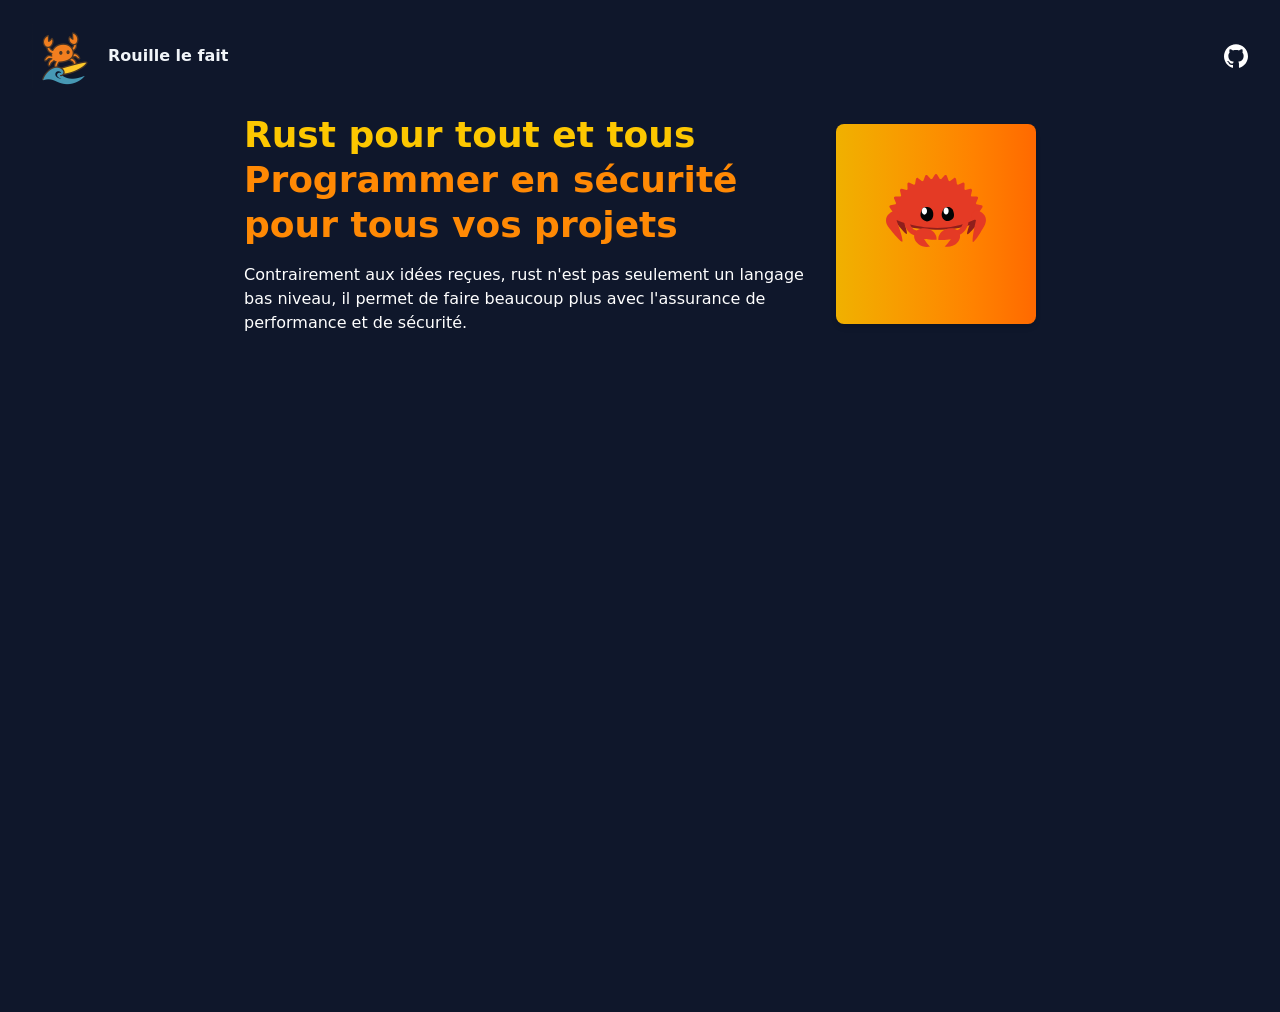
==== index.html @ cb87fc4d "first test version" ====
<!DOCTYPE html>
<html>
  <head>
    <title>dioxus | ⛺</title>
    <meta content="text/html;charset=utf-8" http-equiv="Content-Type" />
    <meta name="viewport" content="width=device-width, initial-scale=1" />
    <meta charset="UTF-8" />
  <link rel="preload" as="script" href="/./assets/website-74649a3de042914c.js" crossorigin><link rel="preload" as="fetch" type="application/wasm" href="/./assets/website_bg-2473ab9169720a8c.wasm" crossorigin></head>
  <body>
    <div id="main"></div>
  <script>
            // We can't use a module script here because we need to start the script immediately when streaming
            import("/./assets/website-74649a3de042914c.js").then(
                ({ default: init }) => {
                init("/./assets/website_bg-2473ab9169720a8c.wasm").then((wasm) => {
                    if (wasm.__wbindgen_start == undefined) {
                    wasm.main();
                    }
                });
                }
            );
            </script>
            
            </body>
</html>
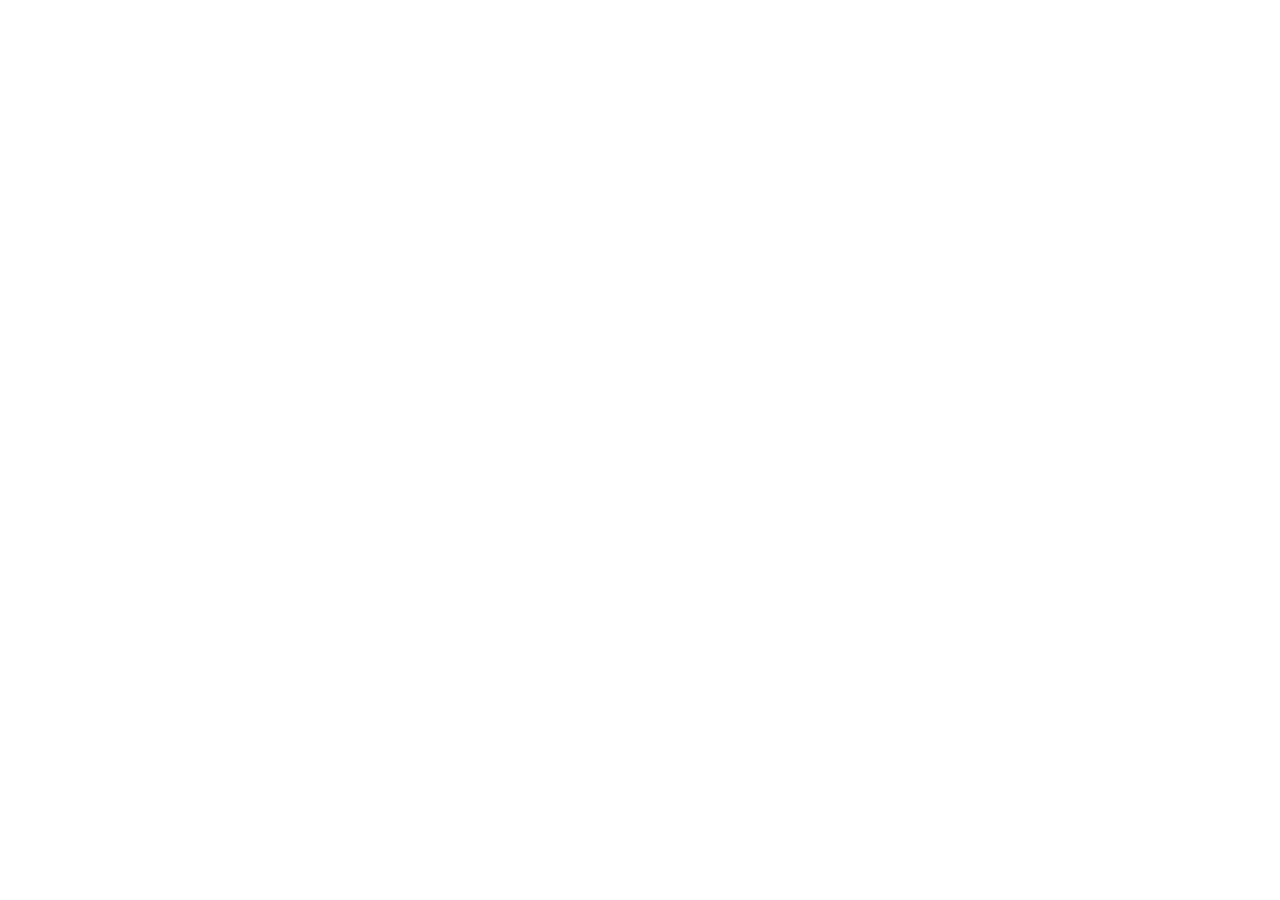
==== commit abc35c42: "update" ====
--- a/index.html
+++ b/index.html
@@ -5,14 +5,14 @@
     <meta content="text/html;charset=utf-8" http-equiv="Content-Type" />
     <meta name="viewport" content="width=device-width, initial-scale=1" />
     <meta charset="UTF-8" />
-  <link rel="preload" as="script" href="/./assets/website-74649a3de042914c.js" crossorigin><link rel="preload" as="fetch" type="application/wasm" href="/./assets/website_bg-2473ab9169720a8c.wasm" crossorigin></head>
+  <link rel="preload" as="script" href="/./assets/website.js" crossorigin><link rel="preload" as="fetch" type="application/wasm" href="/./assets/website_bg.wasm" crossorigin></head>
   <body>
     <div id="main"></div>
   <script>
             // We can't use a module script here because we need to start the script immediately when streaming
-            import("/./assets/website-74649a3de042914c.js").then(
+            import("/./assets/website.js").then(
                 ({ default: init }) => {
-                init("/./assets/website_bg-2473ab9169720a8c.wasm").then((wasm) => {
+                init("/./assets/website_bg.wasm").then((wasm) => {
                     if (wasm.__wbindgen_start == undefined) {
                     wasm.main();
                     }
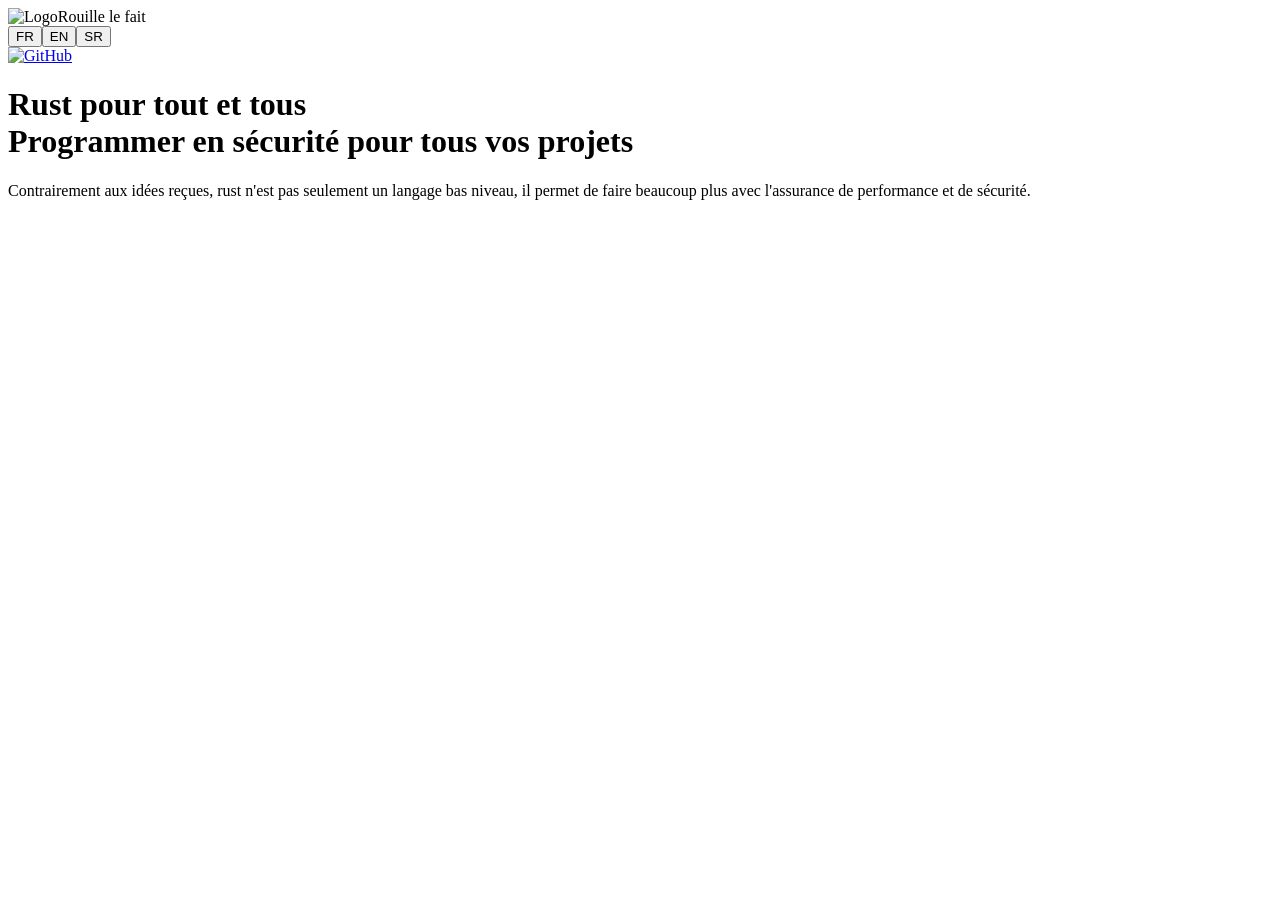
==== commit b766e935: "international version" ====
--- a/index.html
+++ b/index.html
@@ -1,25 +1,13 @@
 <!DOCTYPE html>
 <html>
-  <head>
-    <title>dioxus | ⛺</title>
-    <meta content="text/html;charset=utf-8" http-equiv="Content-Type" />
-    <meta name="viewport" content="width=device-width, initial-scale=1" />
-    <meta charset="UTF-8" />
-  <link rel="preload" as="script" href="/./assets/website.js" crossorigin><link rel="preload" as="fetch" type="application/wasm" href="/./assets/website_bg.wasm" crossorigin></head>
-  <body>
-    <div id="main"></div>
-  <script>
-            // We can't use a module script here because we need to start the script immediately when streaming
-            import("/./assets/website.js").then(
-                ({ default: init }) => {
-                init("/./assets/website_bg.wasm").then((wasm) => {
-                    if (wasm.__wbindgen_start == undefined) {
-                    wasm.main();
-                    }
-                });
-                }
-            );
-            </script>
-            
+    <head>
+        <title>dioxus | ⛺</title>
+        <meta content="text/html;charset=utf-8" http-equiv="Content-Type">
+        <meta name="viewport" content="width=device-width, initial-scale=1">
+        <meta charset="UTF-8">
+    <link rel="preload" as="script" href="/./assets/website.js" crossorigin></head>
+    <body>
+        <div id="main"></div>
+    <script type="module" async src="/./assets/website.js"></script>
             </body>
 </html>
